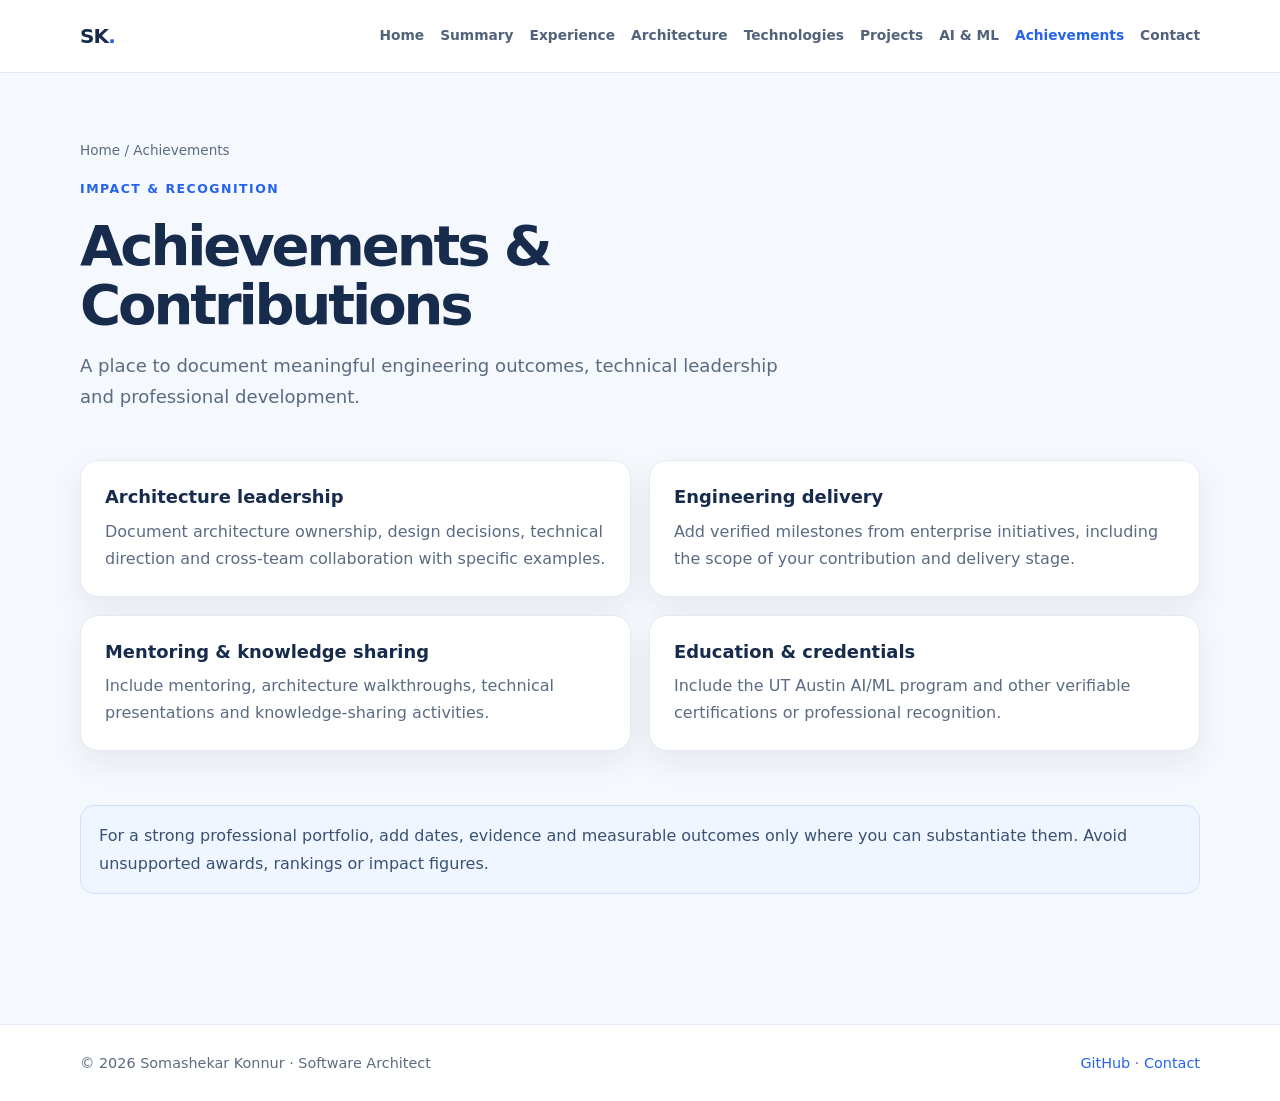
==== achievements.html @ 13f9e5d6 "Modifying the Profile to match modern design and experience" ====
<!doctype html>
<html lang="en">

<head>
    <meta charset="utf-8">
    <meta name="viewport" content="width=device-width,initial-scale=1">
    <meta name="description" content="Software Architect portfolio of Somashekar Konnur">
    <title>Achievements | Somashekar Konnur</title>
    <link rel="stylesheet" href="styles.css">
</head>

<body>
    <header>
        <div class="wrap nav"><a class="brand" href="index.html">SK<span>.</span></a><button class="menu"
                aria-expanded="false" aria-label="Toggle navigation">Menu ☰</button>
            <nav><a href="index.html">Home</a><a href="summary.html">Summary</a><a
                    href="experience.html">Experience</a><a href="architecture.html">Architecture</a><a
                    href="technologies.html">Technologies</a><a href="projects.html">Projects</a><a href="ai-ml.html">AI
                    & ML</a><a href="achievements.html">Achievements</a><a href="contact.html">Contact</a></nav>
        </div>
    </header>
    <main class="wrap">
        <div class="page-intro">
            <div class="crumb">Home / Achievements</div><span class="eyebrow">Impact & recognition</span>
            <h1>Achievements & Contributions</h1>
            <p class="lead">A place to document meaningful engineering outcomes, technical leadership and professional
                development.</p>
        </div>
        <div class="grid two">
            <div class="card">
                <h3>Architecture leadership</h3>
                <p>Document architecture ownership, design decisions, technical direction and cross-team collaboration
                    with specific examples.</p>
            </div>
            <div class="card">
                <h3>Engineering delivery</h3>
                <p>Add verified milestones from enterprise initiatives, including the scope of your contribution and
                    delivery stage.</p>
            </div>
            <div class="card">
                <h3>Mentoring & knowledge sharing</h3>
                <p>Include mentoring, architecture walkthroughs, technical presentations and knowledge-sharing
                    activities.</p>
            </div>
            <div class="card">
                <h3>Education & credentials</h3>
                <p>Include the UT Austin AI/ML program and other verifiable certifications or professional recognition.
                </p>
            </div>
        </div>
        <section class="section">
            <div class="note">For a strong professional portfolio, add dates, evidence and measurable outcomes only
                where you can substantiate them. Avoid unsupported awards, rankings or impact figures.</div>
        </section>
    </main>
    <footer>
        <div class="wrap footer-row"><span>© <span data-year></span> Somashekar Konnur · Software
                Architect</span><span><a href="https://github.com/somuenc">GitHub</a> · <a
                    href="contact.html">Contact</a></span></div>
    </footer>
    <script src="script.js"></script>
</body>

</html>
---- styles.css ----
:root{--bg:#f5f8fc;--surface:#fff;--ink:#172b4d;--muted:#5b6b82;--blue:#2563eb;--blue-soft:#eaf1ff;--line:#e3eaf3;--shadow:0 12px 32px rgba(25,48,82,.07);--radius:18px}
*{box-sizing:border-box}html{scroll-behavior:smooth}body{margin:0;background:var(--bg);color:var(--ink);font:16px/1.7 Inter,ui-sans-serif,system-ui,-apple-system,"Segoe UI",sans-serif}
a{color:var(--blue);text-decoration:none}a:hover{text-decoration:underline}.wrap{width:min(1120px,calc(100% - 40px));margin:auto}
header{position:sticky;top:0;z-index:10;background:rgba(255,255,255,.94);backdrop-filter:blur(14px);border-bottom:1px solid var(--line)}
.nav{min-height:72px;display:flex;align-items:center;justify-content:space-between;gap:24px}.brand{font-weight:850;font-size:1.25rem;letter-spacing:-.04em;color:var(--ink);white-space:nowrap}.brand span{color:var(--blue)}
nav{display:flex;align-items:center;gap:16px;flex-wrap:wrap}nav a{font-size:.86rem;font-weight:650;color:#52627a}nav a.active,nav a:hover{color:var(--blue)}
.menu{display:none;border:1px solid var(--line);background:#fff;border-radius:10px;padding:8px 12px;color:var(--ink);font-weight:700}
main{padding:48px 0 76px}.hero{display:grid;grid-template-columns:1.5fr .8fr;gap:34px;align-items:center;padding:30px 0 50px}
.eyebrow{display:inline-flex;align-items:center;gap:8px;color:var(--blue);font-size:.78rem;font-weight:800;letter-spacing:.12em;text-transform:uppercase}
h1{font-size:clamp(2.5rem,6vw,4.4rem);line-height:1.05;letter-spacing:-.055em;margin:16px 0;color:var(--ink)}
h2{font-size:clamp(1.65rem,3vw,2.2rem);line-height:1.2;letter-spacing:-.035em;margin:0 0 16px}
h3{font-size:1.12rem;line-height:1.35;margin:0 0 8px}p{margin:0 0 16px;color:var(--muted)}.lead{font-size:1.13rem;max-width:720px}
.hero-actions{display:flex;gap:12px;flex-wrap:wrap;margin-top:26px}.btn{display:inline-flex;align-items:center;justify-content:center;padding:11px 17px;border-radius:11px;background:var(--blue);color:white;font-weight:750;border:1px solid var(--blue)}.btn:hover{background:#1d4ed8;text-decoration:none}.btn.secondary{background:#fff;color:var(--ink);border-color:var(--line)}
.hero-card,.card,.stat{background:var(--surface);border:1px solid var(--line);border-radius:var(--radius);box-shadow:var(--shadow)}
.hero-card{padding:28px}.monogram{width:76px;height:76px;border-radius:22px;background:linear-gradient(135deg,#dbeafe,#eff6ff);display:grid;place-items:center;color:var(--blue);font-weight:900;font-size:1.8rem;margin-bottom:18px}
.stats{display:grid;grid-template-columns:repeat(3,1fr);gap:14px;margin:0 0 56px}.stat{padding:18px 20px}.stat strong{display:block;font-size:1.7rem;line-height:1.2;color:var(--ink)}.stat span{font-size:.88rem;color:var(--muted)}
.section{margin:54px 0}.section-head{display:flex;justify-content:space-between;align-items:end;gap:20px;margin-bottom:22px}.section-head p{max-width:580px;margin:0}
.grid{display:grid;grid-template-columns:repeat(3,1fr);gap:18px}.grid.two{grid-template-columns:repeat(2,1fr)}
.card{padding:24px}.card p:last-child{margin-bottom:0}.icon{width:42px;height:42px;display:grid;place-items:center;background:var(--blue-soft);border-radius:12px;color:var(--blue);font-weight:900;margin-bottom:16px}
.tags{display:flex;gap:8px;flex-wrap:wrap;margin-top:14px}.tag{font-size:.78rem;font-weight:700;padding:5px 10px;border-radius:999px;background:#f0f4fa;color:#53647c}
.page-intro{padding:18px 0 32px;max-width:820px}.page-intro h1{font-size:clamp(2.35rem,5vw,3.5rem)}.crumb{font-size:.85rem;color:var(--muted);margin-bottom:12px}
.timeline{border-left:2px solid #d8e4f5;margin:22px 0 0 9px;padding-left:26px}.event{position:relative;padding:0 0 30px}.event:before{content:"";position:absolute;left:-34px;top:8px;width:14px;height:14px;border-radius:50%;background:var(--blue);box-shadow:0 0 0 5px #eaf1ff}
.note{padding:16px 18px;border:1px solid #cfe0ff;background:#f0f6ff;border-radius:14px;color:#385174}
footer{border-top:1px solid var(--line);background:#fff;padding:26px 0;color:var(--muted);font-size:.9rem}.footer-row{display:flex;justify-content:space-between;gap:20px;flex-wrap:wrap}
ul.clean{padding-left:20px;color:var(--muted)}ul.clean li{margin:7px 0}
@media(max-width:900px){.nav{align-items:flex-start;padding:16px 0;flex-wrap:wrap}.menu{display:block}nav{display:none;width:100%;gap:12px 17px}nav.open{display:flex}.hero{grid-template-columns:1fr}.grid{grid-template-columns:repeat(2,1fr)}}
@media(max-width:580px){.wrap{width:min(100% - 28px,1120px)}main{padding-top:28px}.grid,.grid.two{grid-template-columns:1fr}.stats{gap:8px}.stat{padding:13px}.stat strong{font-size:1.35rem}.stat span{font-size:.76rem}.section{margin:40px 0}}
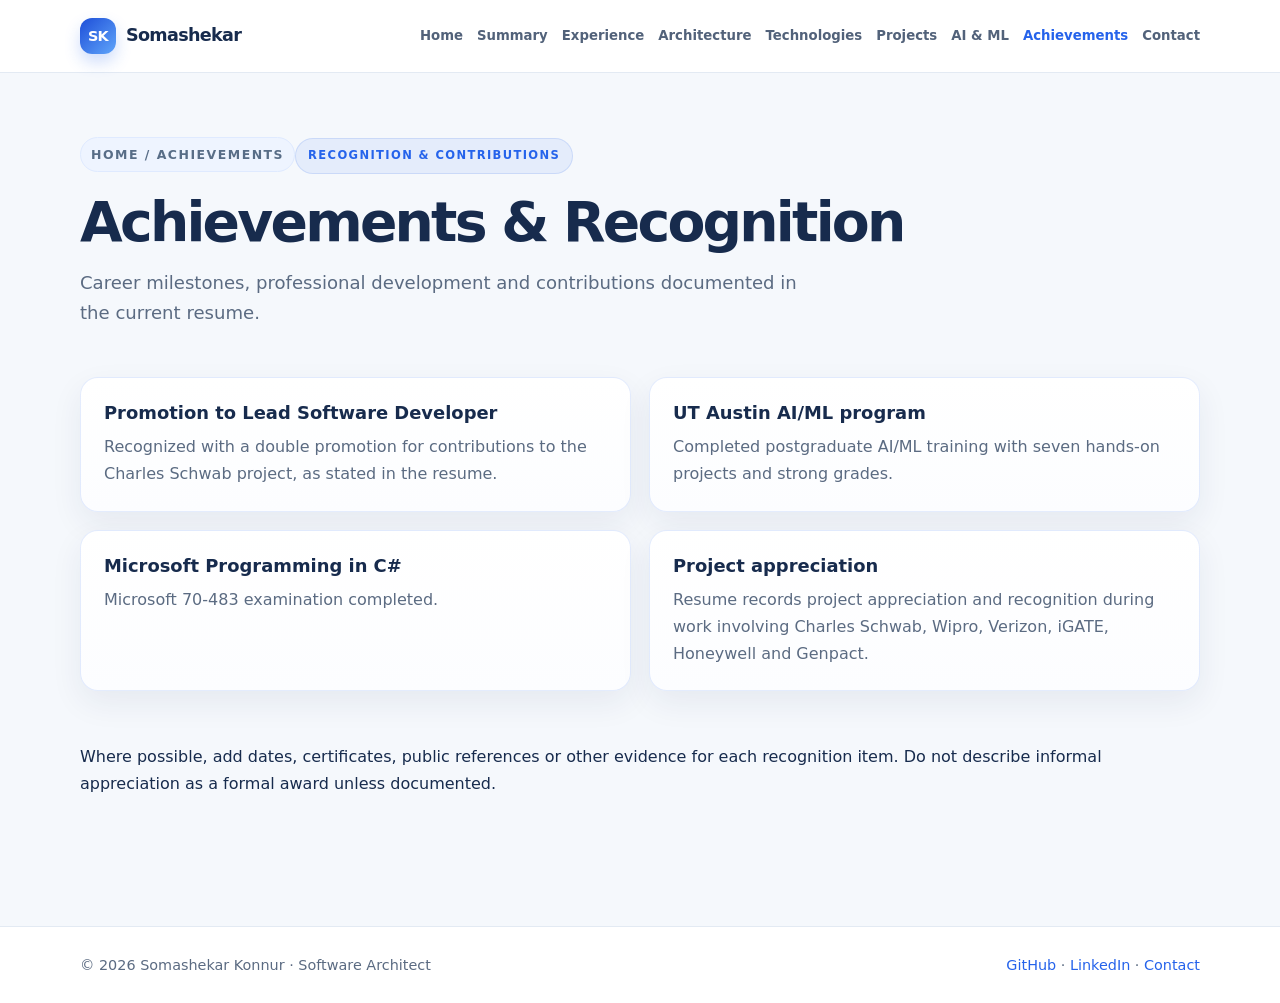
==== commit 8649adfb: "Updated the page layout and certain sections to display proper content" ====
--- a/achievements.html
+++ b/achievements.html
@@ -4,14 +4,14 @@
 <head>
     <meta charset="utf-8">
     <meta name="viewport" content="width=device-width,initial-scale=1">
-    <meta name="description" content="Software Architect portfolio of Somashekar Konnur">
+    <meta name="description" content="Professional portfolio of Somashekar Konnur">
     <title>Achievements | Somashekar Konnur</title>
     <link rel="stylesheet" href="styles.css">
 </head>
 
 <body>
     <header>
-        <div class="wrap nav"><a class="brand" href="index.html">SK<span>.</span></a><button class="menu"
+        <div class="wrap nav"><a class="brand" href="index.html" aria-label="Somashekar Konnur home"><span class="brand-mark">SK</span><span class="brand-word">Somashekar</span></a><button class="menu"
                 aria-expanded="false" aria-label="Toggle navigation">Menu ☰</button>
             <nav><a href="index.html">Home</a><a href="summary.html">Summary</a><a
                     href="experience.html">Experience</a><a href="architecture.html">Architecture</a><a
@@ -21,41 +21,40 @@
     </header>
     <main class="wrap">
         <div class="page-intro">
-            <div class="crumb">Home / Achievements</div><span class="eyebrow">Impact & recognition</span>
-            <h1>Achievements & Contributions</h1>
-            <p class="lead">A place to document meaningful engineering outcomes, technical leadership and professional
-                development.</p>
+            <div class="crumb">Home / Achievements</div><span class="eyebrow">Recognition & contributions</span>
+            <h1>Achievements & Recognition</h1>
+            <p class="lead">Career milestones, professional development and contributions documented in the current
+                resume.</p>
         </div>
         <div class="grid two">
             <div class="card">
-                <h3>Architecture leadership</h3>
-                <p>Document architecture ownership, design decisions, technical direction and cross-team collaboration
-                    with specific examples.</p>
+                <h3>Promotion to Lead Software Developer</h3>
+                <p>Recognized with a double promotion for contributions to the Charles Schwab project, as stated in the
+                    resume.</p>
             </div>
             <div class="card">
-                <h3>Engineering delivery</h3>
-                <p>Add verified milestones from enterprise initiatives, including the scope of your contribution and
-                    delivery stage.</p>
+                <h3>UT Austin AI/ML program</h3>
+                <p>Completed postgraduate AI/ML training with seven hands-on projects and strong grades.</p>
             </div>
             <div class="card">
-                <h3>Mentoring & knowledge sharing</h3>
-                <p>Include mentoring, architecture walkthroughs, technical presentations and knowledge-sharing
-                    activities.</p>
+                <h3>Microsoft Programming in C#</h3>
+                <p>Microsoft 70-483 examination completed.</p>
             </div>
             <div class="card">
-                <h3>Education & credentials</h3>
-                <p>Include the UT Austin AI/ML program and other verifiable certifications or professional recognition.
-                </p>
+                <h3>Project appreciation</h3>
+                <p>Resume records project appreciation and recognition during work involving Charles Schwab, Wipro,
+                    Verizon, iGATE, Honeywell and Genpact.</p>
             </div>
         </div>
         <section class="section">
-            <div class="note">For a strong professional portfolio, add dates, evidence and measurable outcomes only
-                where you can substantiate them. Avoid unsupported awards, rankings or impact figures.</div>
+            <div class="note">Where possible, add dates, certificates, public references or other evidence for each
+                recognition item. Do not describe informal appreciation as a formal award unless documented.</div>
         </section>
     </main>
     <footer>
         <div class="wrap footer-row"><span>© <span data-year></span> Somashekar Konnur · Software
                 Architect</span><span><a href="https://github.com/somuenc">GitHub</a> · <a
+                    href="https://www.linkedin.com/in/somashekarbkonnur1981/">LinkedIn</a> · <a
                     href="contact.html">Contact</a></span></div>
     </footer>
     <script src="script.js"></script>
--- a/styles.css
+++ b/styles.css
@@ -1,27 +1,586 @@
-:root{--bg:#f5f8fc;--surface:#fff;--ink:#172b4d;--muted:#5b6b82;--blue:#2563eb;--blue-soft:#eaf1ff;--line:#e3eaf3;--shadow:0 12px 32px rgba(25,48,82,.07);--radius:18px}
-*{box-sizing:border-box}html{scroll-behavior:smooth}body{margin:0;background:var(--bg);color:var(--ink);font:16px/1.7 Inter,ui-sans-serif,system-ui,-apple-system,"Segoe UI",sans-serif}
-a{color:var(--blue);text-decoration:none}a:hover{text-decoration:underline}.wrap{width:min(1120px,calc(100% - 40px));margin:auto}
-header{position:sticky;top:0;z-index:10;background:rgba(255,255,255,.94);backdrop-filter:blur(14px);border-bottom:1px solid var(--line)}
-.nav{min-height:72px;display:flex;align-items:center;justify-content:space-between;gap:24px}.brand{font-weight:850;font-size:1.25rem;letter-spacing:-.04em;color:var(--ink);white-space:nowrap}.brand span{color:var(--blue)}
-nav{display:flex;align-items:center;gap:16px;flex-wrap:wrap}nav a{font-size:.86rem;font-weight:650;color:#52627a}nav a.active,nav a:hover{color:var(--blue)}
-.menu{display:none;border:1px solid var(--line);background:#fff;border-radius:10px;padding:8px 12px;color:var(--ink);font-weight:700}
-main{padding:48px 0 76px}.hero{display:grid;grid-template-columns:1.5fr .8fr;gap:34px;align-items:center;padding:30px 0 50px}
-.eyebrow{display:inline-flex;align-items:center;gap:8px;color:var(--blue);font-size:.78rem;font-weight:800;letter-spacing:.12em;text-transform:uppercase}
-h1{font-size:clamp(2.5rem,6vw,4.4rem);line-height:1.05;letter-spacing:-.055em;margin:16px 0;color:var(--ink)}
-h2{font-size:clamp(1.65rem,3vw,2.2rem);line-height:1.2;letter-spacing:-.035em;margin:0 0 16px}
-h3{font-size:1.12rem;line-height:1.35;margin:0 0 8px}p{margin:0 0 16px;color:var(--muted)}.lead{font-size:1.13rem;max-width:720px}
-.hero-actions{display:flex;gap:12px;flex-wrap:wrap;margin-top:26px}.btn{display:inline-flex;align-items:center;justify-content:center;padding:11px 17px;border-radius:11px;background:var(--blue);color:white;font-weight:750;border:1px solid var(--blue)}.btn:hover{background:#1d4ed8;text-decoration:none}.btn.secondary{background:#fff;color:var(--ink);border-color:var(--line)}
-.hero-card,.card,.stat{background:var(--surface);border:1px solid var(--line);border-radius:var(--radius);box-shadow:var(--shadow)}
-.hero-card{padding:28px}.monogram{width:76px;height:76px;border-radius:22px;background:linear-gradient(135deg,#dbeafe,#eff6ff);display:grid;place-items:center;color:var(--blue);font-weight:900;font-size:1.8rem;margin-bottom:18px}
-.stats{display:grid;grid-template-columns:repeat(3,1fr);gap:14px;margin:0 0 56px}.stat{padding:18px 20px}.stat strong{display:block;font-size:1.7rem;line-height:1.2;color:var(--ink)}.stat span{font-size:.88rem;color:var(--muted)}
-.section{margin:54px 0}.section-head{display:flex;justify-content:space-between;align-items:end;gap:20px;margin-bottom:22px}.section-head p{max-width:580px;margin:0}
-.grid{display:grid;grid-template-columns:repeat(3,1fr);gap:18px}.grid.two{grid-template-columns:repeat(2,1fr)}
-.card{padding:24px}.card p:last-child{margin-bottom:0}.icon{width:42px;height:42px;display:grid;place-items:center;background:var(--blue-soft);border-radius:12px;color:var(--blue);font-weight:900;margin-bottom:16px}
-.tags{display:flex;gap:8px;flex-wrap:wrap;margin-top:14px}.tag{font-size:.78rem;font-weight:700;padding:5px 10px;border-radius:999px;background:#f0f4fa;color:#53647c}
-.page-intro{padding:18px 0 32px;max-width:820px}.page-intro h1{font-size:clamp(2.35rem,5vw,3.5rem)}.crumb{font-size:.85rem;color:var(--muted);margin-bottom:12px}
-.timeline{border-left:2px solid #d8e4f5;margin:22px 0 0 9px;padding-left:26px}.event{position:relative;padding:0 0 30px}.event:before{content:"";position:absolute;left:-34px;top:8px;width:14px;height:14px;border-radius:50%;background:var(--blue);box-shadow:0 0 0 5px #eaf1ff}
-.note{padding:16px 18px;border:1px solid #cfe0ff;background:#f0f6ff;border-radius:14px;color:#385174}
-footer{border-top:1px solid var(--line);background:#fff;padding:26px 0;color:var(--muted);font-size:.9rem}.footer-row{display:flex;justify-content:space-between;gap:20px;flex-wrap:wrap}
-ul.clean{padding-left:20px;color:var(--muted)}ul.clean li{margin:7px 0}
-@media(max-width:900px){.nav{align-items:flex-start;padding:16px 0;flex-wrap:wrap}.menu{display:block}nav{display:none;width:100%;gap:12px 17px}nav.open{display:flex}.hero{grid-template-columns:1fr}.grid{grid-template-columns:repeat(2,1fr)}}
-@media(max-width:580px){.wrap{width:min(100% - 28px,1120px)}main{padding-top:28px}.grid,.grid.two{grid-template-columns:1fr}.stats{gap:8px}.stat{padding:13px}.stat strong{font-size:1.35rem}.stat span{font-size:.76rem}.section{margin:40px 0}}
+:root {
+    --bg: #f5f8fc;
+    --surface: #fff;
+    --ink: #172b4d;
+    --muted: #5b6b82;
+    --blue: #2563eb;
+    --blue-soft: #eaf1ff;
+    --line: #e3eaf3;
+    --shadow: 0 12px 32px rgba(25, 48, 82, .07);
+    --radius: 18px
+}
+
+* {
+    box-sizing: border-box
+}
+
+html {
+    scroll-behavior: smooth
+}
+
+html,
+body {
+    height: 100%
+}
+
+body {
+    margin: 0;
+    background: var(--bg);
+    color: var(--ink);
+    font: 16px/1.7 Inter, ui-sans-serif, system-ui, -apple-system, "Segoe UI", sans-serif;
+    min-height: 100vh;
+    display: flex;
+    flex-direction: column
+}
+
+a {
+    color: var(--blue);
+    text-decoration: none
+}
+
+a:hover {
+    text-decoration: underline
+}
+
+.wrap {
+    width: min(1120px, calc(100% - 40px));
+    margin: auto
+}
+
+header {
+    position: sticky;
+    top: 0;
+    z-index: 10;
+    background: rgba(255, 255, 255, .95);
+    backdrop-filter: blur(14px);
+    border-bottom: 1px solid var(--line)
+}
+
+.nav {
+    min-height: 72px;
+    display: flex;
+    align-items: center;
+    justify-content: space-between;
+    gap: 22px
+}
+
+.brand {
+    display: inline-flex;
+    align-items: center;
+    gap: 10px;
+    font-weight: 850;
+    font-size: 1.1rem;
+    letter-spacing: -.04em;
+    color: var(--ink);
+    white-space: nowrap
+}
+
+.brand-mark {
+    display: inline-grid;
+    place-items: center;
+    width: 36px;
+    height: 36px;
+    border-radius: 12px;
+    background: linear-gradient(135deg, #1d4ed8, #60a5fa);
+    color: #fff;
+    font-size: .9rem;
+    font-weight: 900;
+    box-shadow: 0 8px 16px rgba(37, 99, 235, .22)
+}
+
+.brand-word {
+    color: var(--ink);
+    font-weight: 850
+}
+
+.brand-mark+.brand-word {
+    color: var(--ink)
+}
+
+nav {
+    display: flex;
+    align-items: center;
+    gap: 14px;
+    flex-wrap: wrap
+}
+
+nav a {
+    font-size: .83rem;
+    font-weight: 700;
+    color: #52627a
+}
+
+nav a.active,
+nav a:hover {
+    color: var(--blue)
+}
+
+.menu {
+    display: none;
+    border: 1px solid var(--line);
+    background: #fff;
+    border-radius: 10px;
+    padding: 8px 12px;
+    color: var(--ink);
+    font-weight: 700
+}
+
+main {
+    padding: 46px 0 76px
+}
+
+.site-main {
+    flex: 1
+}
+
+.hero {
+    display: grid;
+    grid-template-columns: 1.5fr .8fr;
+    gap: 34px;
+    align-items: center;
+    padding: 30px 0 48px
+}
+
+.eyebrow-wrap {
+    display: flex;
+    flex-wrap: wrap;
+    align-items: center;
+    gap: 10px;
+    margin-bottom: 18px
+}
+
+.eyebrow {
+    display: inline-flex;
+    align-items: center;
+    padding: 7px 12px;
+    border-radius: 999px;
+    background: rgba(37, 99, 235, .08);
+    border: 1px solid rgba(37, 99, 235, .14);
+    color: var(--blue);
+    font-size: .72rem;
+    font-weight: 850;
+    letter-spacing: .12em;
+    text-transform: uppercase
+}
+
+.eyebrow-sub {
+    display: inline-flex;
+    align-items: center;
+    color: #52627a;
+    font-size: .72rem;
+    font-weight: 700;
+    letter-spacing: .08em;
+    text-transform: uppercase
+}
+
+h1 {
+    font-size: clamp(2.5rem, 6vw, 4.35rem);
+    line-height: 1.05;
+    letter-spacing: -.055em;
+    margin: 16px 0;
+    color: var(--ink)
+}
+
+h2 {
+    font-size: clamp(1.65rem, 3vw, 2.15rem);
+    line-height: 1.2;
+    letter-spacing: -.035em;
+    margin: 0 0 16px
+}
+
+.hero-tagline {
+    color: #1f4e9d;
+    background: linear-gradient(135deg, #1d4ed8, #0f172a);
+    -webkit-background-clip: text;
+    background-clip: text;
+    -webkit-text-fill-color: transparent
+}
+
+h3 {
+    font-size: 1.12rem;
+    line-height: 1.35;
+    margin: 0 0 8px
+}
+
+p {
+    margin: 0 0 16px;
+    color: var(--muted)
+}
+
+.lead {
+    font-size: 1.13rem;
+    max-width: 740px
+}
+
+.hero-actions {
+    display: flex;
+    gap: 12px;
+    flex-wrap: wrap;
+    margin-top: 26px
+}
+
+.btn {
+    display: inline-flex;
+    align-items: center;
+    justify-content: center;
+    padding: 11px 17px;
+    border-radius: 11px;
+    background: var(--blue);
+    color: white;
+    font-weight: 750;
+    border: 1px solid var(--blue)
+}
+
+.btn:hover {
+    background: #1d4ed8;
+    text-decoration: none
+}
+
+.btn.secondary {
+    background: #fff;
+    color: var(--ink);
+    border-color: var(--line)
+}
+
+.hero-card,
+.card,
+.stat {
+    background: var(--surface);
+    border: 1px solid var(--line);
+    border-radius: var(--radius);
+    box-shadow: var(--shadow)
+}
+
+.hero-card {
+    padding: 27px
+}
+
+.architecture-mark {
+    width: 82px;
+    height: 82px;
+    position: relative;
+    margin: 0 0 20px;
+    border-radius: 22px;
+    background: linear-gradient(145deg, #edf4ff, #f8fbff);
+    border: 1px solid #dce8fa;
+    display: grid;
+    grid-template-columns: repeat(2, 22px);
+    grid-template-rows: repeat(2, 22px);
+    gap: 7px;
+    place-content: center;
+    transform: rotate(-5deg)
+}
+
+.architecture-mark span {
+    display: block;
+    border-radius: 6px;
+    background: linear-gradient(145deg, #3b82f6, #1d4ed8);
+    box-shadow: 0 3px 8px rgba(37, 99, 235, .16)
+}
+
+.architecture-mark span:nth-child(2) {
+    opacity: .72;
+    transform: translateY(5px)
+}
+
+.architecture-mark span:nth-child(3) {
+    opacity: .48;
+    transform: translateX(4px)
+}
+
+.architecture-mark span:nth-child(4) {
+    background: linear-gradient(145deg, #93c5fd, #60a5fa)
+}
+
+.architecture-mark i {
+    position: absolute;
+    width: 8px;
+    height: 8px;
+    border-radius: 50%;
+    background: #0f4cbd;
+    right: 9px;
+    top: 9px;
+    box-shadow: 0 0 0 4px #dbeafe
+}
+
+.stats {
+    display: grid;
+    grid-template-columns: repeat(3, 1fr);
+    gap: 14px;
+    margin: 0 0 54px
+}
+
+.stat {
+    padding: 18px 20px
+}
+
+.stat strong {
+    display: block;
+    font-size: 1.65rem;
+    line-height: 1.2;
+    color: var(--ink)
+}
+
+.stat span {
+    font-size: .88rem;
+    color: var(--muted)
+}
+
+.section {
+    margin: 52px 0
+}
+
+.section h2 {
+    margin-bottom: 22px
+}
+
+.section-head {
+    display: flex;
+    justify-content: space-between;
+    align-items: end;
+    gap: 20px;
+    margin-bottom: 22px
+}
+
+.section-head p {
+    max-width: 580px;
+    margin: 0
+}
+
+.grid {
+    display: grid;
+    grid-template-columns: repeat(3, 1fr);
+    gap: 18px
+}
+
+.grid.two {
+    grid-template-columns: repeat(2, 1fr)
+}
+
+.card {
+    padding: 23px;
+    border: 1px solid rgba(37, 99, 235, .12);
+    background: linear-gradient(180deg, #fff 0%, #fcfdff 100%);
+    transition: transform .18s ease, box-shadow .18s ease, border-color .18s ease;
+}
+
+.card:hover {
+    transform: translateY(-2px);
+    border-color: rgba(37, 99, 235, .2);
+    box-shadow: 0 18px 30px rgba(23, 43, 77, .09)
+}
+
+.contact-grid {
+    display: grid;
+    grid-template-columns: repeat(2, minmax(0, 1fr));
+    gap: 20px;
+    margin-top: 12px
+}
+
+.contact-card {
+    display: flex;
+    flex-direction: column;
+    align-items: flex-start;
+    justify-content: center;
+    min-height: 190px;
+    padding: 24px 22px;
+    transition: transform .18s ease, box-shadow .18s ease, border-color .18s ease
+}
+
+.contact-card:hover {
+    text-decoration: none;
+    transform: translateY(-2px);
+    border-color: rgba(37, 99, 235, .2);
+    box-shadow: 0 18px 30px rgba(23, 43, 77, .09)
+}
+
+.contact-card .icon {
+    margin-bottom: 16px
+}
+
+.contact-card p,
+.contact-card h3 {
+    width: 100%
+}
+
+.card p:last-child {
+    margin-bottom: 0
+}
+
+.icon {
+    width: 42px;
+    height: 42px;
+    display: grid;
+    place-items: center;
+    background: var(--blue-soft);
+    border-radius: 12px;
+    color: var(--blue);
+    font-weight: 900;
+    margin-bottom: 16px
+}
+
+.tags {
+    display: flex;
+    gap: 8px;
+    flex-wrap: wrap;
+    margin-top: 14px
+}
+
+.tag {
+    font-size: .77rem;
+    font-weight: 700;
+    padding: 5px 10px;
+    border-radius: 999px;
+    background: #f0f4fa;
+    color: #53647c
+}
+
+.page-intro {
+    padding: 18px 0 32px;
+    max-width: 850px
+}
+
+.page-intro h1 {
+    font-size: clamp(2.3rem, 5vw, 3.45rem);
+    margin: 12px 0 16px;
+    letter-spacing: -.05em
+}
+
+.page-intro .eyebrow {
+    margin-bottom: 8px
+}
+
+.crumb {
+    display: inline-flex;
+    align-items: center;
+    gap: 8px;
+    font-size: .78rem;
+    letter-spacing: .12em;
+    text-transform: uppercase;
+    color: #586d87;
+    font-weight: 800;
+    padding: 6px 10px;
+    border-radius: 999px;
+    background: #eef4ff;
+    border: 1px solid #dfeaff
+}
+
+.timeline {
+    border-left: 2px solid #d8e4f5;
+    margin: 22px 0 0 9px;
+    padding-left: 26px
+}
+
+.event {
+    position: relative;
+    padding: 0 0 28px
+}
+
+.event:before {
+    content: "";
+    position: absolute;
+    left: -34px;
+    top: 8px;
+    width: 14px;
+    height: 14px;
+    border-radius: 50%;
+    background: var(--blue);
+    box-shadow: 0 0 0 5px #eaf1ff
+}
+
+footer {
+    border-top: 1px solid var(--line);
+    background: #fff;
+    padding: 26px 0;
+    color: var(--muted);
+    font-size: .9rem
+}
+
+.site-footer {
+    margin-top: auto
+}
+
+.footer-row {
+    display: flex;
+    justify-content: space-between;
+    gap: 20px;
+    flex-wrap: wrap
+}
+
+ul.clean {
+    padding-left: 20px;
+    color: var(--muted)
+}
+
+ul.clean li {
+    margin: 7px 0
+}
+
+@media(max-width:920px) {
+    .nav {
+        align-items: flex-start;
+        padding: 16px 0;
+        flex-wrap: wrap
+    }
+
+    .menu {
+        display: block
+    }
+
+    nav {
+        display: none;
+        width: 100%;
+        gap: 12px 16px
+    }
+
+    nav.open {
+        display: flex
+    }
+
+    .hero {
+        grid-template-columns: 1fr
+    }
+
+    .grid {
+        grid-template-columns: repeat(2, 1fr)
+    }
+
+    .contact-grid {
+        grid-template-columns: 1fr
+    }
+}
+
+@media(max-width:580px) {
+    .wrap {
+        width: min(100% - 28px, 1120px)
+    }
+
+    main {
+        padding-top: 28px
+    }
+
+    .grid,
+    .grid.two {
+        grid-template-columns: 1fr
+    }
+
+    .stats {
+        gap: 8px
+    }
+
+    .stat {
+        padding: 13px
+    }
+
+    .stat strong {
+        font-size: 1.3rem
+    }
+
+    .stat span {
+        font-size: .76rem
+    }
+
+    .section {
+        margin: 40px 0
+    }
+}
